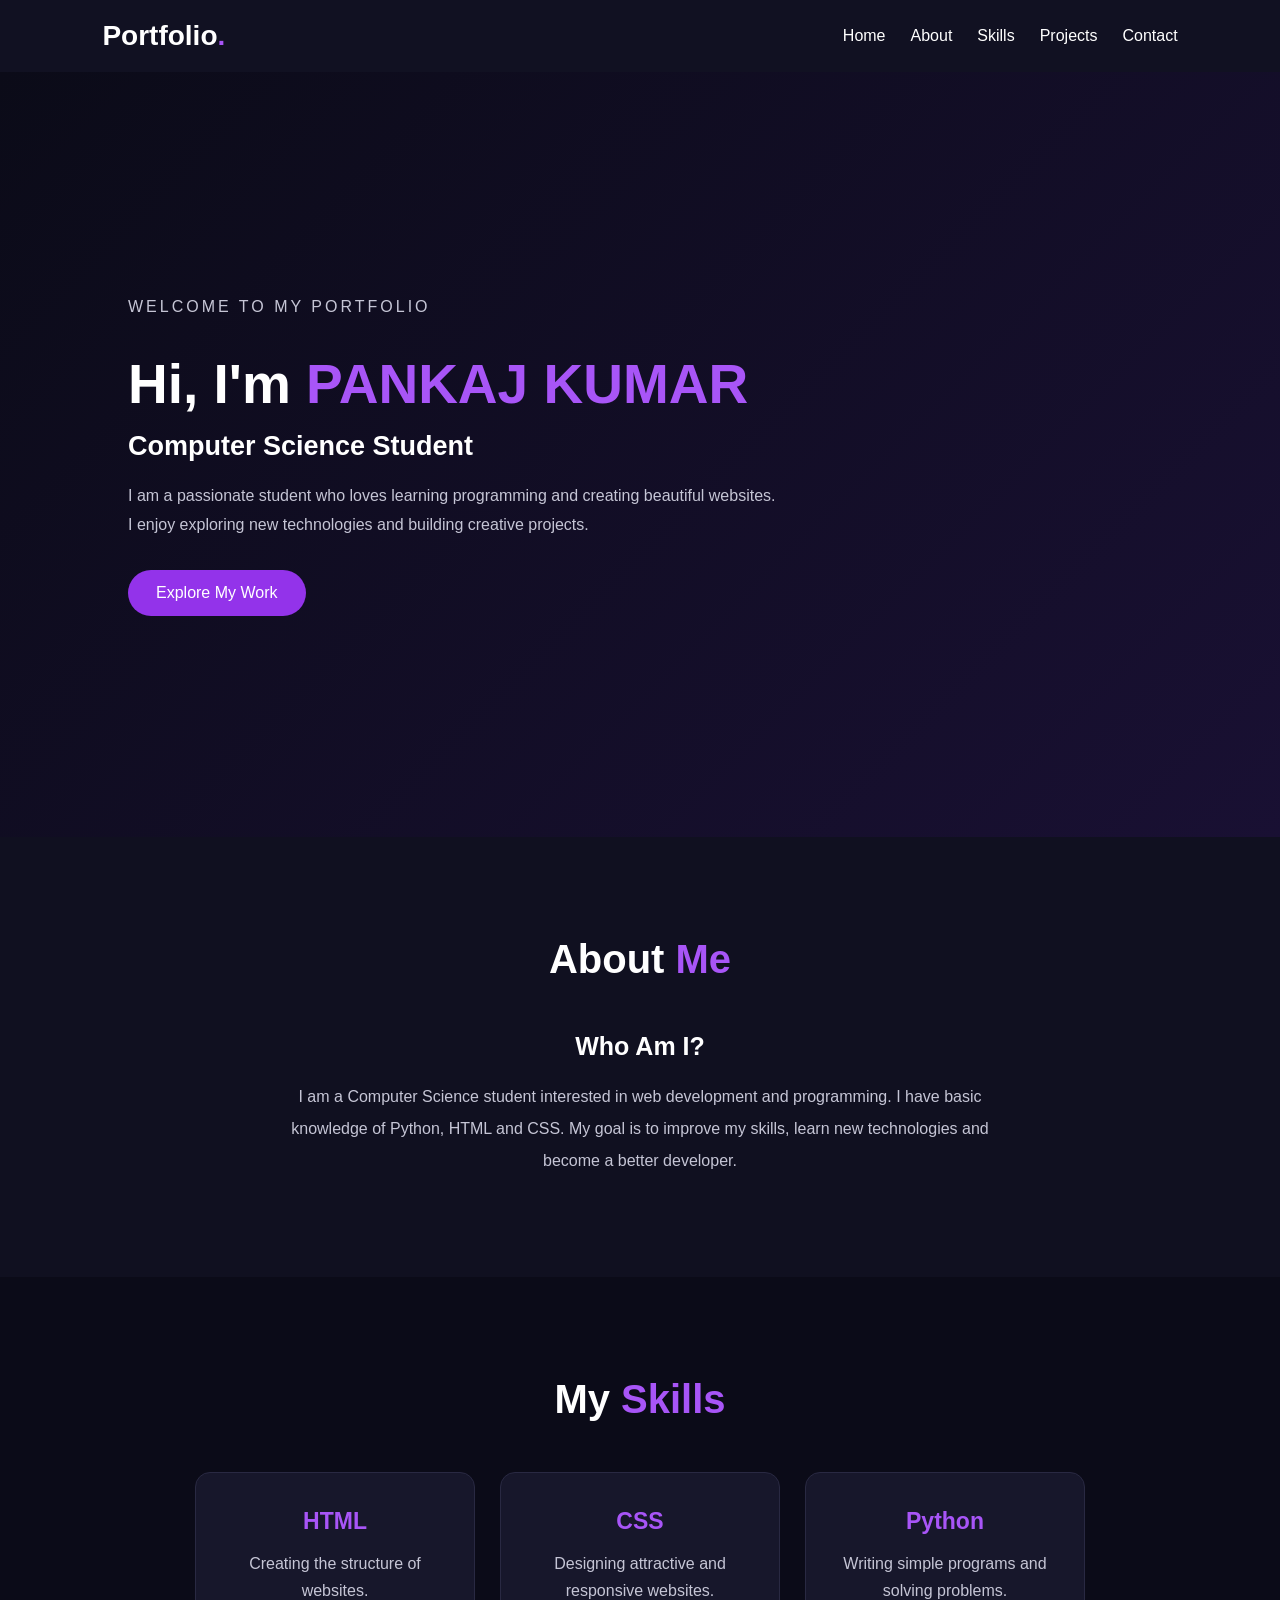
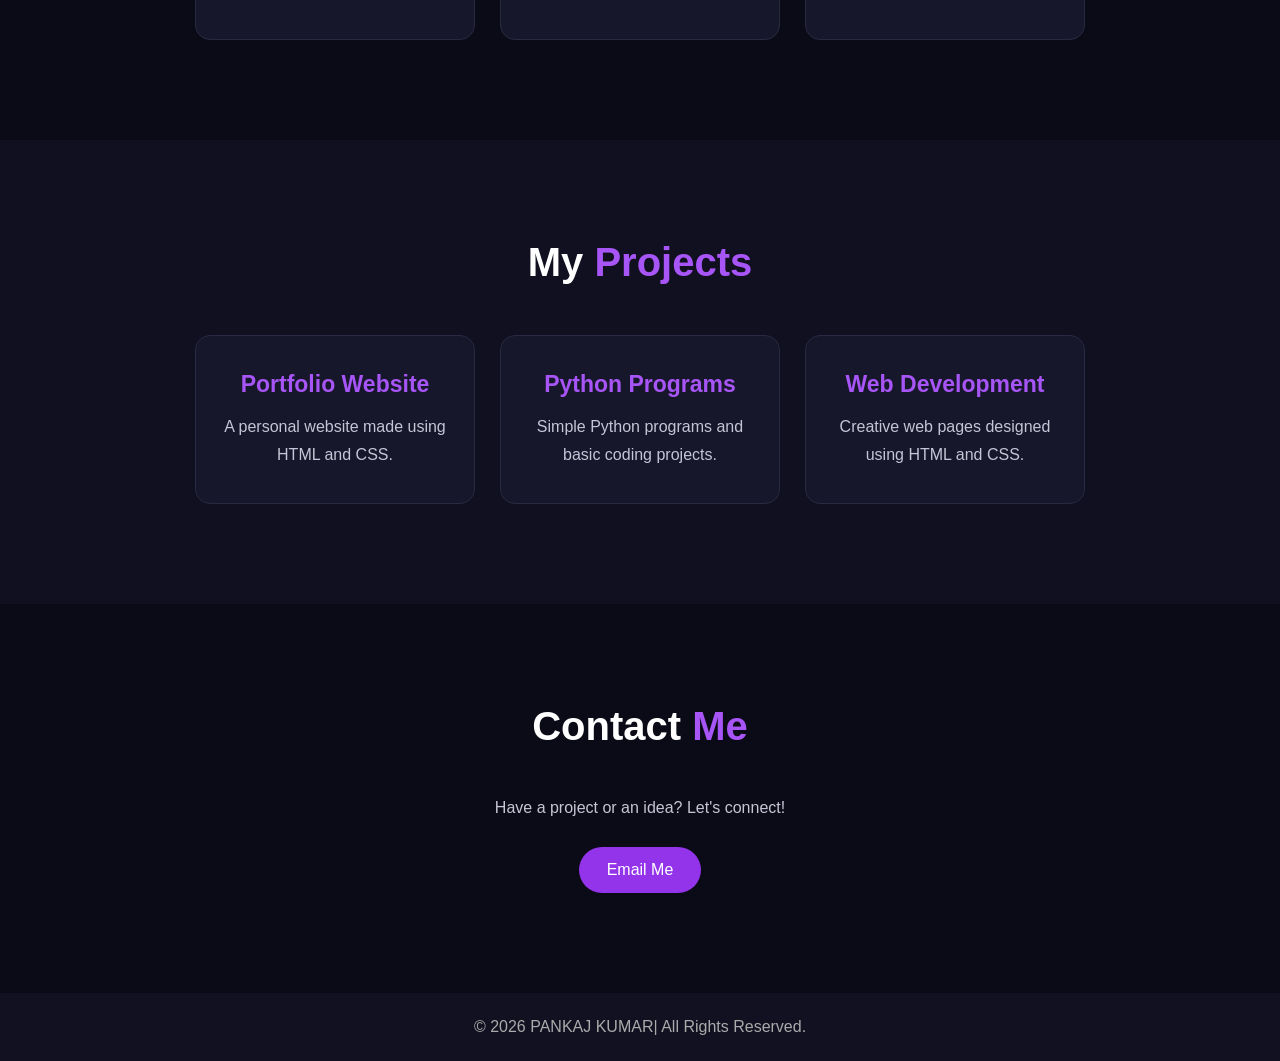
==== index.html @ 389a4e64 "Add files via upload" ====
<!DOCTYPE html>
<html lang="en">
<head>
    <meta charset="UTF-8">
    <meta name="viewport" content="width=device-width, initial-scale=1.0">
    <title>My Portfolio</title>
    <link rel="stylesheet" href="style.css">
</head>

<body>

    <header>
        <nav class="navbar">
            <h2 class="logo">Portfolio<span>.</span></h2>

            <ul>
                <li><a href="#home">Home</a></li>
                <li><a href="#about">About</a></li>
                <li><a href="#skills">Skills</a></li>
                <li><a href="#projects">Projects</a></li>
                <li><a href="#contact">Contact</a></li>
            </ul>
        </nav>
    </header>

    <section class="home" id="home">
        <div class="home-content">
            <p class="welcome">WELCOME TO MY PORTFOLIO</p>

            <h1>Hi, I'm <span>PANKAJ KUMAR</span></h1>

            <h2>Computer Science Student</h2>

            <p>
                I am a passionate student who loves learning
                programming and creating beautiful websites.
                I enjoy exploring new technologies and building
                creative projects.
            </p>

            <a href="#projects" class="btn">Explore My Work</a>
        </div>
    </section>

    <section class="about" id="about">
        <h2 class="heading">About <span>Me</span></h2>

        <div class="about-content">
            <h3>Who Am I?</h3>

            <p>
                I am a Computer Science student interested in
                web development and programming. I have basic
                knowledge of Python, HTML and CSS.

                My goal is to improve my skills, learn new
                technologies and become a better developer.
            </p>
        </div>
    </section>

    <section class="skills" id="skills">
        <h2 class="heading">My <span>Skills</span></h2>

        <div class="skills-container">
            <div class="skill-box">
                <h3>HTML</h3>
                <p>Creating the structure of websites.</p>
            </div>

            <div class="skill-box">
                <h3>CSS</h3>
                <p>Designing attractive and responsive websites.</p>
            </div>

            <div class="skill-box">
                <h3>Python</h3>
                <p>Writing simple programs and solving problems.</p>
            </div>
        </div>
    </section>

    <section class="projects" id="projects">
        <h2 class="heading">My <span>Projects</span></h2>

        <div class="project-container">
            <div class="project-box">
                <h3>Portfolio Website</h3>
                <p>A personal website made using HTML and CSS.</p>
            </div>

            <div class="project-box">
                <h3>Python Programs</h3>
                <p>Simple Python programs and basic coding projects.</p>
            </div>

            <div class="project-box">
                <h3>Web Development</h3>
                <p>Creative web pages designed using HTML and CSS.</p>
            </div>
        </div>
    </section>

    <section class="contact" id="contact">
        <h2 class="heading">Contact <span>Me</span></h2>

        <p>Have a project or an idea? Let's connect!</p>

        <a href="mail to:pankajkk2916@gmail.com" class="btn">
            Email Me
        </a>
    </section>

    <footer>
        <p>© 2026 PANKAJ KUMAR| All Rights Reserved.</p>
    </footer>

</body>
</html>
---- style.css ----
* {
    margin: 0;
    padding: 0;
    box-sizing: border-box;
    scroll-behavior: smooth;
}

body {
    background: #0b0b18;
    color: white;
    font-family: Arial, sans-serif;
}

header {
    background: #111122;
    padding: 20px 8%;
    position: sticky;
    top: 0;
    z-index: 100;
}

.navbar {
    display: flex;
    justify-content: space-between;
    align-items: center;
}

.logo {
    font-size: 28px;
    color: white;
}

.logo span {
    color: #a855f7;
}

.navbar ul {
    display: flex;
    list-style: none;
    gap: 25px;
}

.navbar ul li a {
    text-decoration: none;
    color: white;
    font-size: 16px;
    transition: 0.3s;
}

.navbar ul li a:hover {
    color: #a855f7;
}

section {
    padding: 100px 10%;
}

.home {
    min-height: 85vh;
    display: flex;
    align-items: center;
    background: linear-gradient(135deg, #0b0b18, #191033);
}

.home-content {
    max-width: 650px;
}

.welcome {
    color: #a855f7;
    letter-spacing: 3px;
    margin-bottom: 20px;
}

.home h1 {
    font-size: 55px;
    margin-bottom: 15px;
}

.home h1 span,
.heading span {
    color: #a855f7;
}

.home h2 {
    font-size: 27px;
    margin-bottom: 20px;
}

.home p {
    color: #c5c5d5;
    line-height: 1.8;
    margin-bottom: 30px;
}

.btn {
    display: inline-block;
    background: #9333ea;
    color: white;
    padding: 14px 28px;
    border-radius: 30px;
    text-decoration: none;
    transition: 0.3s;
}

.btn:hover {
    background: #6b21a8;
    transform: translateY(-4px);
}

.heading {
    text-align: center;
    font-size: 40px;
    margin-bottom: 50px;
}

.about {
    text-align: center;
    background: #101020;
}

.about-content {
    max-width: 750px;
    margin: auto;
}

.about-content h3 {
    font-size: 25px;
    margin-bottom: 20px;
}

.about-content p {
    color: #c5c5d5;
    line-height: 2;
}

.skills-container,
.project-container {
    display: flex;
    justify-content: center;
    flex-wrap: wrap;
    gap: 25px;
}

.skill-box,
.project-box {
    background: #17172b;
    padding: 35px 25px;
    border-radius: 15px;
    width: 280px;
    text-align: center;
    border: 1px solid #292942;
    transition: 0.3s;
}

.skill-box:hover,
.project-box:hover {
    transform: translateY(-10px);
    border-color: #a855f7;
    box-shadow: 0 0 20px #9333ea33;
}

.skill-box h3,
.project-box h3 {
    color: #a855f7;
    font-size: 23px;
    margin-bottom: 15px;
}

.skill-box p,
.project-box p {
    color: #c5c5d5;
    line-height: 1.7;
}

.projects {
    background: #101020;
}

.contact {
    text-align: center;
}

.contact p {
    color: #c5c5d5;
    margin-bottom: 30px;
}

footer {
    background: #111122;
    text-align: center;
    padding: 25px;
    color: #aaa;
}

/* Mobile Responsive */

@media (max-width: 768px) {

    .navbar {
        flex-direction: column;
        gap: 20px;
    }

    .navbar ul {
        flex-wrap: wrap;
        justify-content: center;
        gap: 15px;
    }

    .home h1 {
        font-size: 38px;
    }

    .home h2 {
        font-size: 22px;
    }

    section {
        padding: 70px 6%;
    }

    .heading {
        font-size: 32px;
    }
}
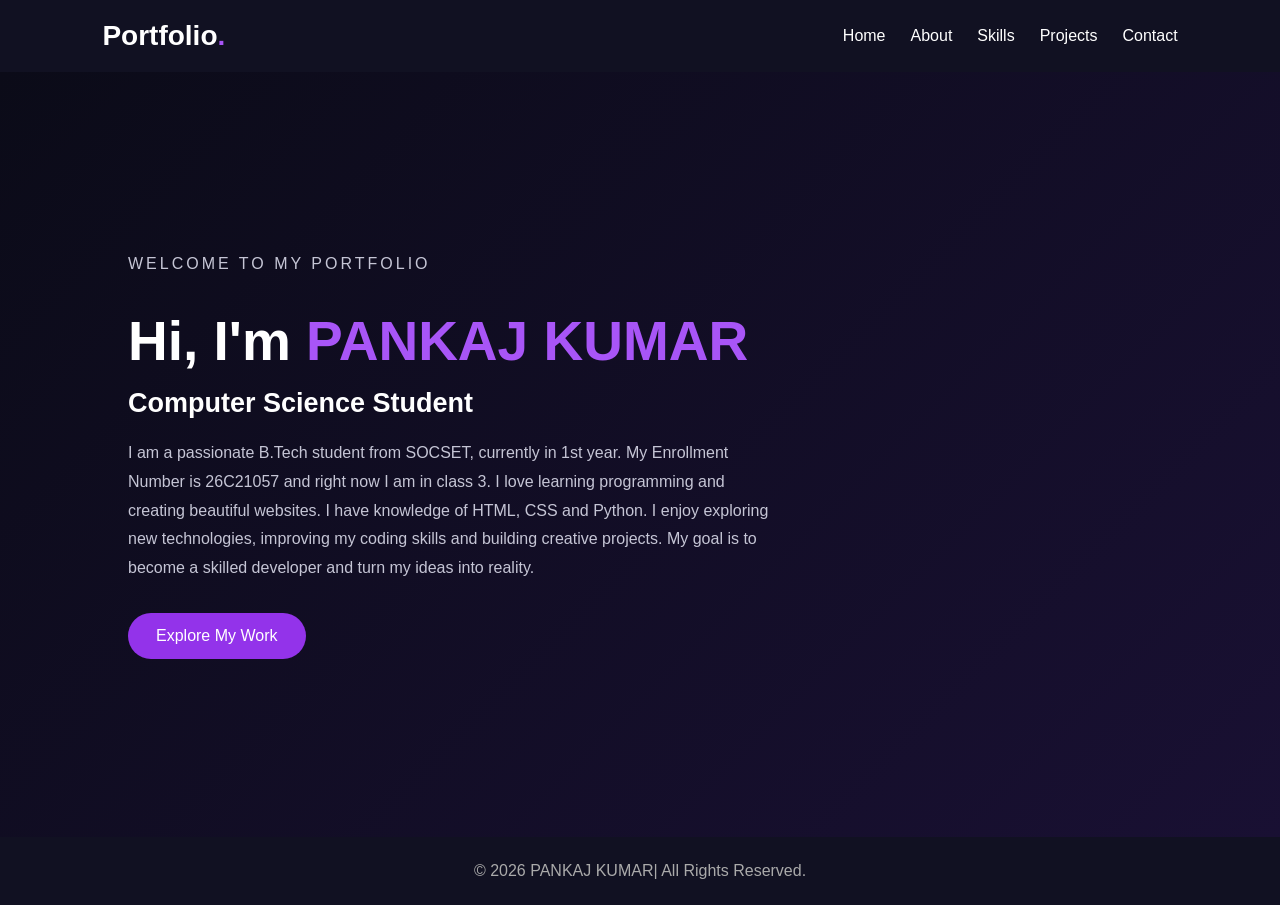
==== commit 048cdea3: "Add files via upload" ====
--- a/index.html
+++ b/index.html
@@ -32,10 +32,11 @@
             <h2>Computer Science Student</h2>
 
             <p>
-                I am a passionate student who loves learning
-                programming and creating beautiful websites.
-                I enjoy exploring new technologies and building
-                creative projects.
+                I am a passionate B.Tech student from SOCSET, currently in 1st year.
+
+My Enrollment Number is 26C21057 and right now I am in class 3. I love learning programming and creating beautiful websites. I have knowledge of HTML, CSS and Python.
+
+I enjoy exploring new technologies, improving my coding skills and building creative projects. My goal is to become a skilled developer and turn my ideas into reality.
             </p>
 
             <a href="#projects" class="btn">Explore My Work</a>
@@ -83,22 +84,26 @@
     <section class="projects" id="projects">
         <h2 class="heading">My <span>Projects</span></h2>
 
-        <div class="project-container">
-            <div class="project-box">
-                <h3>Portfolio Website</h3>
-                <p>A personal website made using HTML and CSS.</p>
-            </div>
+       <div class="project-container">
 
-            <div class="project-box">
-                <h3>Python Programs</h3>
-                <p>Simple Python programs and basic coding projects.</p>
-            </div>
+    <div class="project-box">
+        <h3>Portfolio Website</h3>
+        <p>A personal website made using HTML and CSS.</p>
+    </div>
 
-            <div class="project-box">
-                <h3>Web Development</h3>
-                <p>Creative web pages designed using HTML and CSS.</p>
-            </div>
-        </div>
+    <div class="project-box">
+        <h3>UNITS PROJECT</h3>
+        <p>My Units project will be listed here.</p>
+        <a href="wtassignment3.html">View Project</a>
+    </div>
+
+    <div class="project-box">
+        <h3>BOOK SURVEY</h3>
+        <p>My Book Survey project will be listed here.</p> 
+        <a href="book.html">View Project</a>
+    </div>
+
+</div>
     </section>
 
     <section class="contact" id="contact">
--- a/style.css
+++ b/style.css
@@ -223,4 +223,24 @@
     .heading {
         font-size: 32px;
     }
+}
+/* Show only the selected section */
+
+section {
+    display: none;
+}
+
+/* Show selected section */
+section:target {
+    display: block;
+}
+
+/* Show Home by default */
+body:not(:has(section:target)) #home {
+    display: flex;
+}
+
+/* Keep Home layout when selected */
+#home:target {
+    display: flex;
 }
